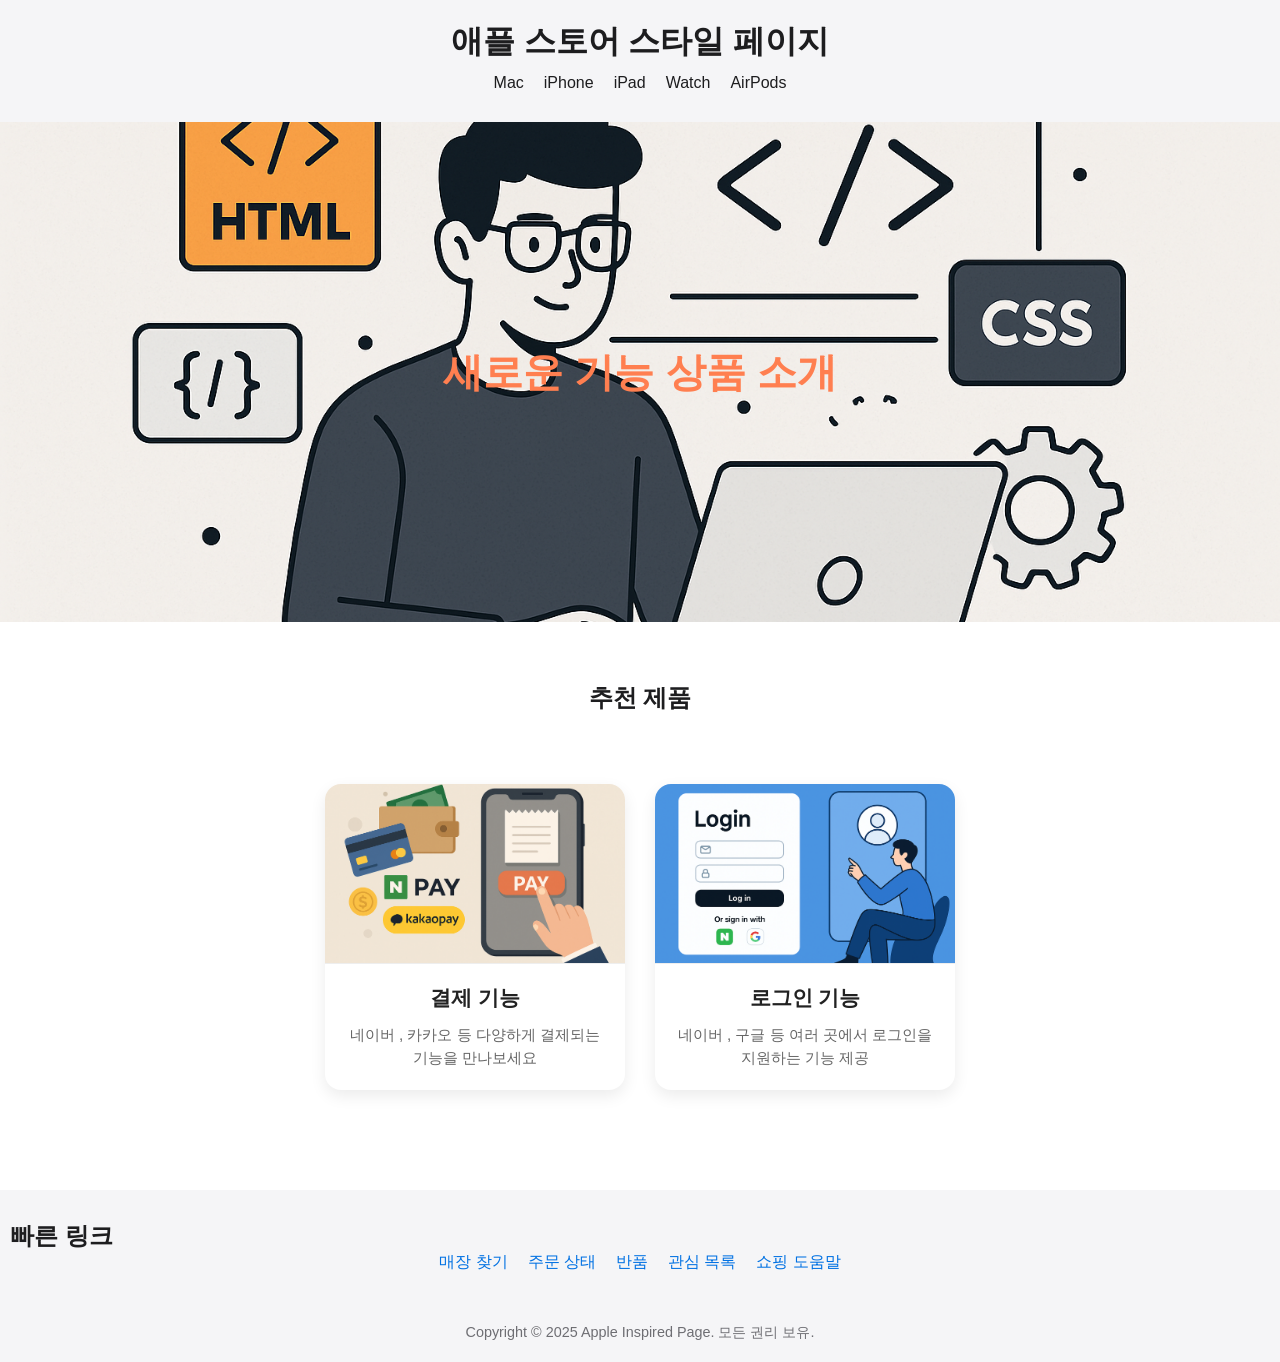
==== src/main/resources/static/index.html @ 24ed8625 "feat : 김승호 main Page 작성 완료" ====
<!DOCTYPE html>
<html lang="ko">
<head>
  <meta charset="UTF-8" />
  <meta name="viewport" content="width=device-width, initial-scale=1.0" />
  <title>Inspired by Apple Store</title>
  <link rel="stylesheet" href="./css/index.css" />
</head>
<body>

    <!-- 수정 예정-->
    <header>
    <h1>애플 스토어 스타일 페이지</h1>
    <nav>
        <ul>
        <li><a href="#">Mac</a></li>
        <li><a href="#">iPhone</a></li>
        <li><a href="#">iPad</a></li>
        <li><a href="#">Watch</a></li>
        <li><a href="#">AirPods</a></li>
        </ul>
    </nav>
    </header>

    <div class="hero">
        새로운 기능 상품 소개 
    </div>

    <section class="section">
        <h2>추천 제품</h2>
        <div class="cards">
            <a href="/payment" class="link">
                <div class="card">
                <img src="./images/main/payment.png" alt="결제 기능">
                <div class="card-body">
                    <h3>결제 기능</h3>
                    <p>네이버 , 카카오 등 다양하게 결제되는 기능을 만나보세요</p>
                </div>
                </div>
            </a>
            
            <a href="/login" class="link">
                <div class="card">
                <img src="./images/main/login.png" alt="로그인 기능">
                <div class="card-body">
                    <h3>로그인 기능</h3>
                    <p>네이버 , 구글 등 여러 곳에서 로그인을 지원하는 기능 제공</p>
                </div>
                </div>
            </a>
        </div>
    </section>

    <section class="quick-links">
    <h2>빠른 링크</h2>
    <ul>
        <li><a href="#">매장 찾기</a></li>
        <li><a href="#">주문 상태</a></li>
        <li><a href="#">반품</a></li>
        <li><a href="#">관심 목록</a></li>
        <li><a href="#">쇼핑 도움말</a></li>
    </ul>
    </section>

    <footer>
    <p>Copyright &copy; 2025 Apple Inspired Page. 모든 권리 보유.</p>
    </footer>

</body>
</html>
---- src/main/resources/static/css/index.css ----
* {
    margin: 0;
    padding: 0;
    box-sizing: border-box;
    font-family: -apple-system, BlinkMacSystemFont, "Segoe UI", Roboto, "Helvetica Neue", Arial;
  }
  
  body {
    background-color: #fff;
    color: #1d1d1f;
  }
  
  header,
  footer {
    background-color: #f5f5f7;
    padding: 20px;
    text-align: center;
  }
  
  nav ul {
    display: flex;
    justify-content: center;
    gap: 20px;
    list-style: none;
    padding: 10px 0;
  }
  
  nav a {
    text-decoration: none;
    color: #1d1d1f;
    font-weight: 500;
  }
  
  .hero {
    background-image: url("../images/main/mainImg.png");
    background-size: cover;
    background-repeat: no-repeat;
    background-position: center;
    height: 500px;
    display: flex;
    justify-content: center;
    align-items: center;
    color: coral;
    font-size: 2.5rem;
    font-weight: bold;
  }
  
  .section {
    padding: 60px 20px;
    text-align: center;
  }
  
  .cards {
    display: flex;
    flex-wrap: wrap;
    justify-content: center;
    gap: 30px;
    margin-top: 30px;
    padding: 40px 0;
  }
  
  .link {
    text-decoration: none;
    color: inherit;
    display: block;
    transition: transform 0.3s ease-in-out;
  }
  
  .link:hover {
    transform: scale(1.03);
  }
  
  .card {
    background-color: #ffffff;
    width: 300px;
    border-radius: 16px;
    overflow: hidden;
    text-align: left;
    box-shadow: 0 6px 16px rgba(0, 0, 0, 0.08);
    transition: box-shadow 0.3s ease, transform 0.3s ease;
    cursor: pointer;
  }
  
  .card:hover {
    box-shadow: 0 10px 25px rgba(0, 0, 0, 0.15);
    transform: translateY(-8px);
  }
  
  .card img {
    width: 100%;
    height: 180px;
    object-fit: cover;
    border-bottom: 1px solid #eee;
    display: block;
  }
  
  .card-body {
    padding: 20px;
    text-align: center;
  }
  
  .card-body h3 {
    font-size: 1.3rem;
    margin-bottom: 12px;
    color: #222;
  }
  
  .card-body p {
    font-size: 0.95rem;
    color: #666;
    line-height: 1.5;
  }
  
  .quick-links {
    background-color: #f5f5f7;
    padding: 30px 10px;
  }
  
  .quick-links ul {
    display: flex;
    flex-wrap: wrap;
    justify-content: center;
    list-style: none;
    gap: 20px;
  }
  
  .quick-links a {
    text-decoration: none;
    color: #0071e3;
    font-weight: 500;
  }
  
  footer p {
    font-size: 0.9rem;
    color: #6e6e73;
  }
  
  @media (max-width: 768px) {
    .cards {
      flex-direction: column;
      align-items: center;
    }
  }
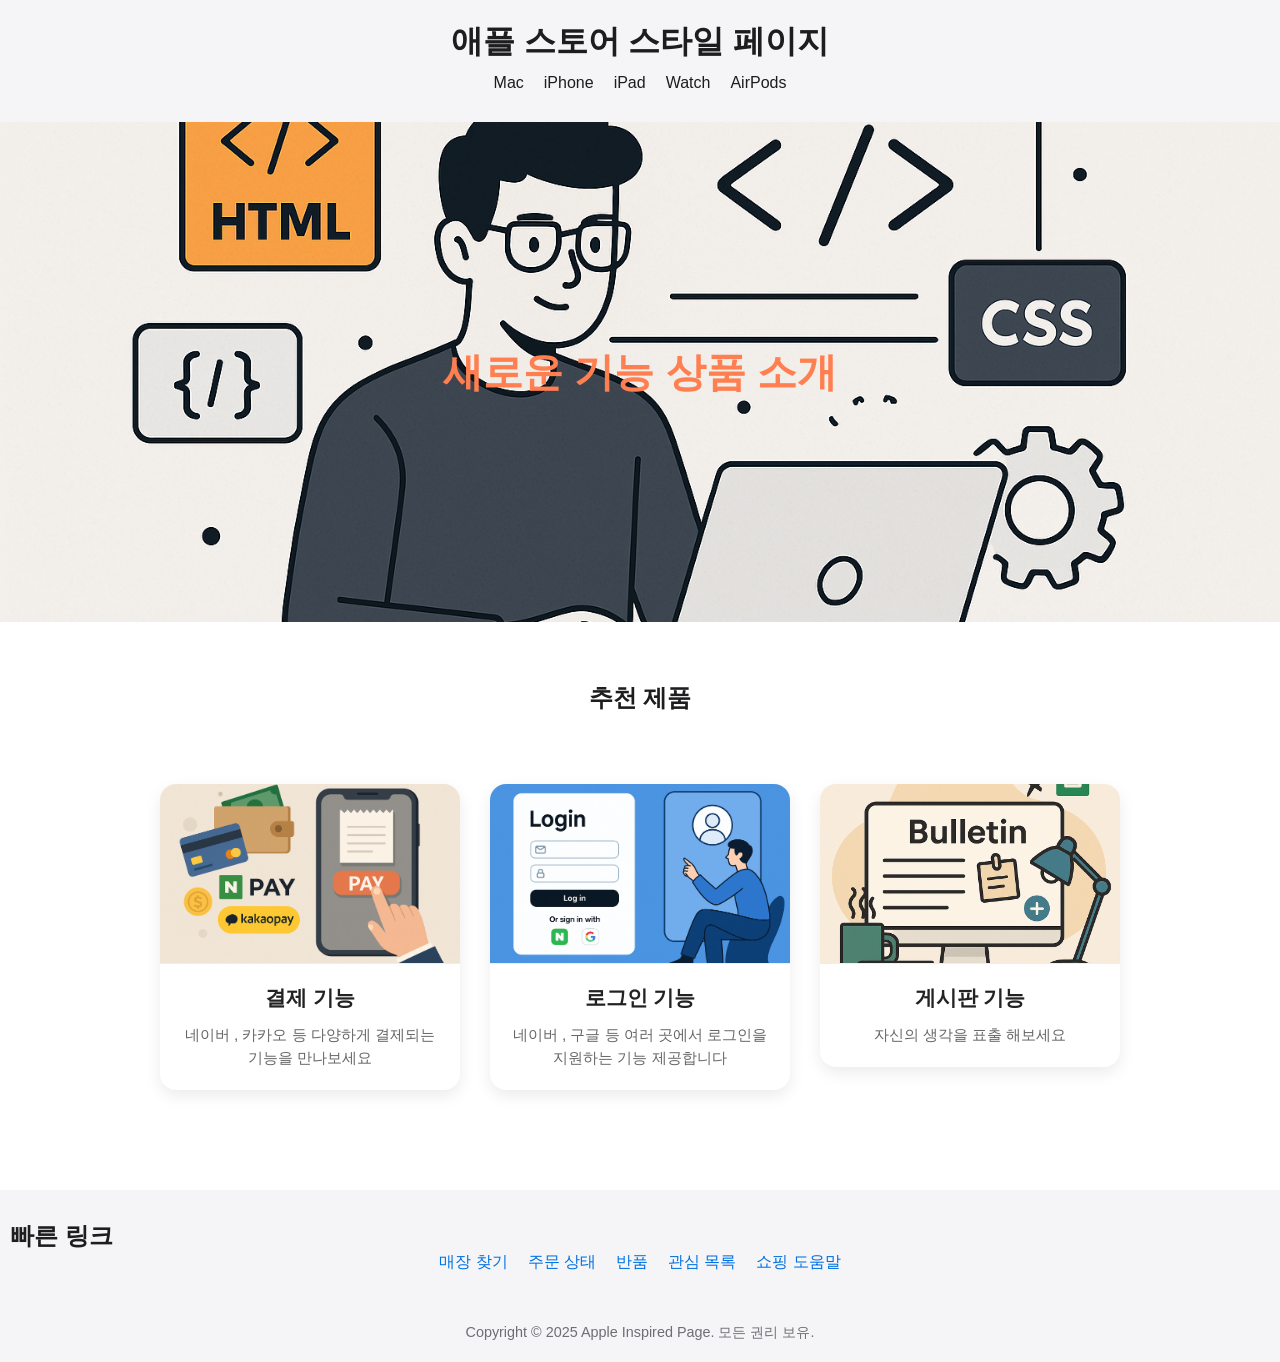
==== commit 977a7ccc: "feat : main 페이지 게시판 버튼 추가" ====
--- a/src/main/resources/static/index.html
+++ b/src/main/resources/static/index.html
@@ -3,12 +3,12 @@
 <head>
   <meta charset="UTF-8" />
   <meta name="viewport" content="width=device-width, initial-scale=1.0" />
-  <title>Inspired by Apple Store</title>
+  <title>5반웹개발</title>
   <link rel="stylesheet" href="./css/index.css" />
 </head>
 <body>
 
-    <!-- 수정 예정-->
+    <!-- 수정 예정 header import 추가-->
     <header>
     <h1>애플 스토어 스타일 페이지</h1>
     <nav>
@@ -21,6 +21,7 @@
         </ul>
     </nav>
     </header>
+    <!-- 수정 예정 header import 추가-->
 
     <div class="hero">
         새로운 기능 상품 소개 
@@ -44,7 +45,17 @@
                 <img src="./images/main/login.png" alt="로그인 기능">
                 <div class="card-body">
                     <h3>로그인 기능</h3>
-                    <p>네이버 , 구글 등 여러 곳에서 로그인을 지원하는 기능 제공</p>
+                    <p>네이버 , 구글 등 여러 곳에서 로그인을 지원하는 기능 제공합니다</p>
+                </div>
+                </div>
+            </a>
+
+            <a href="/board" class="link">
+                <div class="card">
+                <img src="./images/main/board.png" alt="게시판 기능">
+                <div class="card-body">
+                    <h3>게시판 기능</h3>
+                    <p>자신의 생각을 표출 해보세요</p>
                 </div>
                 </div>
             </a>
@@ -62,9 +73,11 @@
     </ul>
     </section>
 
+    <!-- 수정 예정 footer import 추가-->
     <footer>
     <p>Copyright &copy; 2025 Apple Inspired Page. 모든 권리 보유.</p>
     </footer>
+    <!-- 수정 예정 footer import 추가-->
 
 </body>
 </html>
